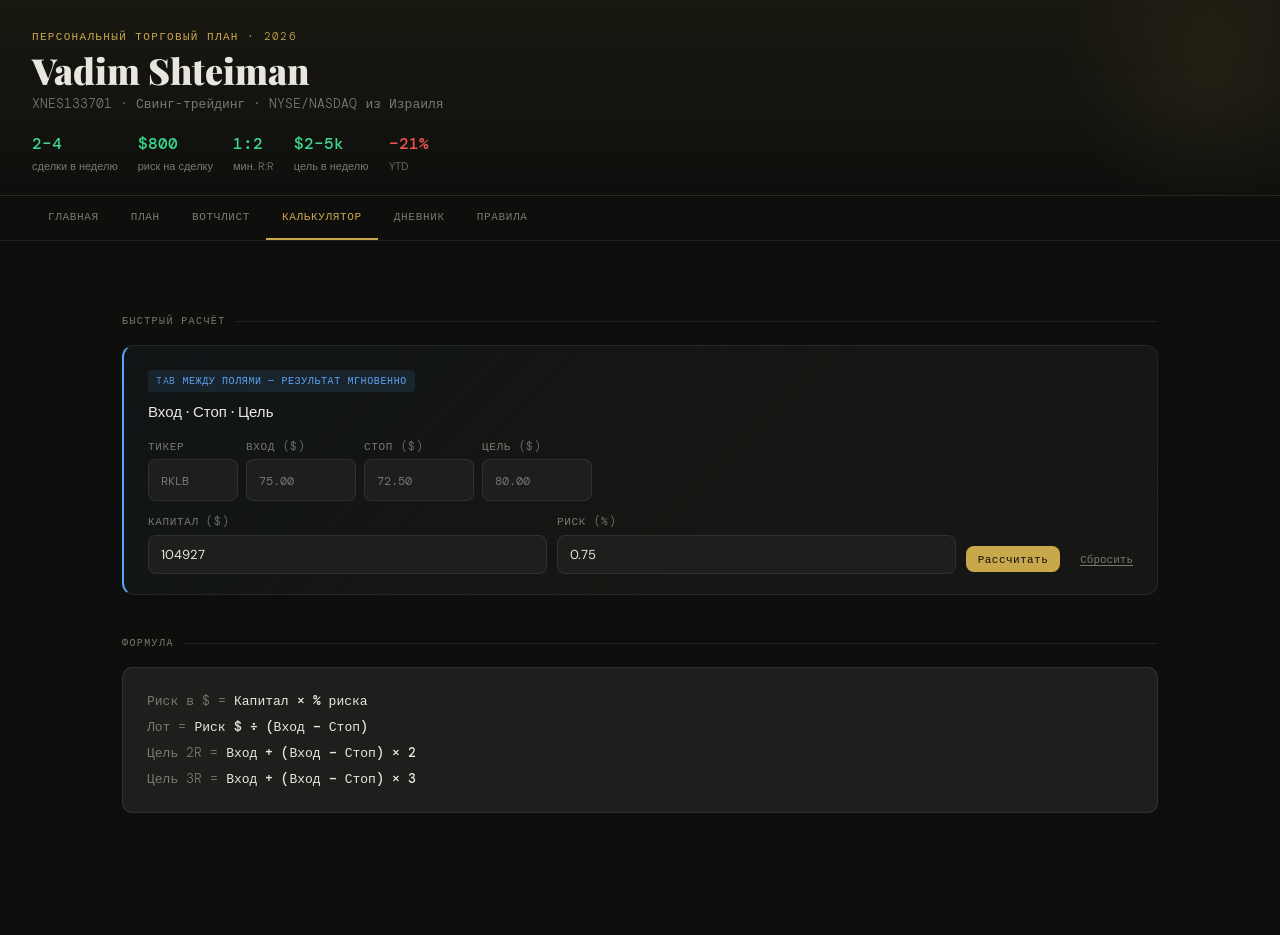
==== calc.html @ 862790ae "Phase 1: import existing frontend + MySQL schema + minimal IBKR import endpoint - Bring in existing " ====
<!DOCTYPE html>
<!-- МОДУЛЬ: Калькулятор · Редактировать ТОЛЬКО этот файл для изменения калькулятора -->
<html lang="ru">
<head>
<meta charset="UTF-8">
<meta name="viewport" content="width=device-width, initial-scale=1.0">
<title>Калькулятор · Vadim Shteiman</title>
<link rel="stylesheet" href="style.css">
<style>
.quick-row{display:grid;grid-template-columns:90px 110px 110px 110px;gap:8px;align-items:end;margin-bottom:12px;}
@media(max-width:600px){.quick-row{grid-template-columns:1fr 1fr;}}
.quick-row label{font-size:11px;color:var(--muted);font-family:'DM Mono',monospace;letter-spacing:.06em;text-transform:uppercase;display:block;margin-bottom:4px;}
.quick-row input{background:var(--bg3);border:.5px solid var(--border);border-radius:8px;padding:10px 12px;color:var(--text);font-family:'DM Mono',monospace;font-size:15px;font-weight:500;width:100%;outline:none;transition:border-color .2s;}
.quick-row input:focus{border-color:rgba(195,165,76,0.5);}
.quick-row input::placeholder{font-size:12px;font-weight:400;}
.calc-result{background:var(--green-dim);border:.5px solid rgba(61,214,140,0.2);border-radius:10px;padding:1.25rem 1.5rem;margin-top:14px;font-family:'DM Mono',monospace;font-size:13px;color:var(--green);line-height:2.2;display:none;}
.calc-result strong{color:var(--text);}
.calc-result .big{font-size:24px;font-weight:500;}
.calc-result .warn{color:var(--amber);}
.calc-result .err{color:var(--red);}
.calc-reset{background:none;border:none;color:var(--muted);font-family:'DM Mono',monospace;font-size:11px;cursor:pointer;padding:0;margin-left:12px;text-decoration:underline;text-underline-offset:2px;}
.calc-reset:hover{color:var(--text);}
</style>
</head>
<body data-page="calc">

<header id="site-header"></header>
<nav class="nav" id="site-nav"></nav>

<main>
  <div class="sec-label">Быстрый расчёт</div>
  <div class="card blue">
    <span class="tag blue">Tab между полями — результат мгновенно</span>
    <div class="card-title">Вход · Стоп · Цель</div>

    <div style="margin-top:14px;" class="jform">
      <div class="quick-row">
        <div>
          <label>Тикер</label>
          <input type="text" id="c-ticker" placeholder="RKLB" oninput="calcPos()" style="text-transform:uppercase">
        </div>
        <div>
          <label>Вход ($)</label>
          <input type="number" id="c-entry" placeholder="75.00" step="0.01" oninput="calcPos()" onkeydown="tabNext(event,'c-stop')">
        </div>
        <div>
          <label>Стоп ($)</label>
          <input type="number" id="c-stop" placeholder="72.50" step="0.01" oninput="calcPos()" onkeydown="tabNext(event,'c-target')">
        </div>
        <div>
          <label>Цель ($)</label>
          <input type="number" id="c-target" placeholder="80.00" step="0.01" oninput="calcPos()">
        </div>
      </div>

      <div style="display:flex;gap:10px;flex-wrap:wrap;align-items:flex-end;margin-top:6px;">
        <div style="flex:1;min-width:140px;">
          <label>Капитал ($)</label>
          <input type="number" id="c-capital" value="104927" oninput="calcPos()">
        </div>
        <div style="flex:1;min-width:120px;">
          <label>Риск (%)</label>
          <input type="number" id="c-risk-pct" value="0.75" step="0.05" oninput="calcPos()">
        </div>
        <div style="display:flex;gap:8px;padding-bottom:2px;">
          <button class="btn sm" onclick="calcPos()">Рассчитать</button>
          <button class="calc-reset" onclick="resetCalc()">Сбросить</button>
        </div>
      </div>

      <div id="calc-result" class="calc-result"></div>
    </div>
  </div>

  <div class="sec-label">Формула</div>
  <div class="formula">
    Риск в $ = <strong>Капитал × % риска</strong><br>
    Лот = <strong>Риск $ ÷ (Вход − Стоп)</strong><br>
    Цель 2R = <strong>Вход + (Вход − Стоп) × 2</strong><br>
    Цель 3R = <strong>Вход + (Вход − Стоп) × 3</strong>
  </div>
</main>

<script src="nav.js"></script>
<script>
function tabNext(e, nextId) {
  if (e.key === 'Enter' || e.key === 'Tab') {
    e.preventDefault();
    document.getElementById(nextId).focus();
    calcPos();
  }
}

function calcPos() {
  const capital  = parseFloat(document.getElementById('c-capital').value) || 0;
  const riskPct  = parseFloat(document.getElementById('c-risk-pct').value) || 0;
  const entry    = parseFloat(document.getElementById('c-entry').value);
  const stop     = parseFloat(document.getElementById('c-stop').value);
  const target   = parseFloat(document.getElementById('c-target').value);
  const ticker   = (document.getElementById('c-ticker').value || '').toUpperCase();
  const el       = document.getElementById('calc-result');

  if (!entry || !stop || entry <= stop) { el.style.display = 'none'; return; }

  const riskUsd   = capital * riskPct / 100;
  const diff      = entry - stop;
  const lot       = Math.floor(riskUsd / diff);
  if (lot <= 0) { el.style.display = 'none'; return; }

  const rr2       = entry + diff * 2;
  const rr3       = entry + diff * 3;
  const profit2   = lot * (rr2 - entry);
  const profit3   = lot * (rr3 - entry);
  const actualRisk= lot * diff;
  const rrActual  = target ? ((target - entry) / diff).toFixed(1) : null;
  const posSize   = lot * entry;
  const pctOfCap  = (posSize / capital * 100).toFixed(1);

  const sizeWarn  = posSize > capital * 0.5
    ? `<br><span class="warn">⚠ Позиция ${pctOfCap}% от капитала — осторожно</span>` : '';
  const rrWarn    = rrActual && rrActual < 2
    ? `<br><span class="err">✗ R:R = ${rrActual} — ниже минимума 2R</span>` : '';

  el.style.display = 'block';
  el.innerHTML = `
    ${ticker ? `<strong>${ticker}</strong> &nbsp;` : ''}<strong>@$${entry}</strong> &nbsp; Стоп $${stop}<br>
    Лот: <span class="big">${lot} акций</span> &nbsp; ($${posSize.toLocaleString('ru')})<br>
    Риск: <strong>$${actualRisk.toFixed(0)}</strong> (${riskPct}% капитала)<br>
    Цель 2R → $${rr2.toFixed(2)}: <strong>+$${profit2.toFixed(0)}</strong><br>
    Цель 3R → $${rr3.toFixed(2)}: <strong>+$${profit3.toFixed(0)}</strong>
    ${rrActual ? `<br>Твоя цель: <strong>${rrActual}R</strong>${rrWarn}` : ''}${sizeWarn}
  `;
}

function resetCalc() {
  ['c-ticker','c-entry','c-stop','c-target'].forEach(id => document.getElementById(id).value = '');
  document.getElementById('calc-result').style.display = 'none';
  document.getElementById('c-ticker').focus();
}
</script>
</body>
</html>
---- style.css ----
/* style.css — общие стили · Vadim Shteiman Trading Plan */
@import url('https://fonts.googleapis.com/css2?family=DM+Mono:wght@400;500&family=Playfair+Display:wght@700;900&family=DM+Sans:wght@300;400;500&display=swap');

:root {
  --bg:#0e0f0d;--bg2:#161714;--bg3:#1e1f1c;
  --border:rgba(255,255,255,0.08);--text:#e8e6df;--muted:#7a786e;
  --green:#3dd68c;--green-dim:rgba(61,214,140,0.12);
  --red:#f05252;--red-dim:rgba(240,82,82,0.10);
  --amber:#f0a030;--amber-dim:rgba(240,160,48,0.10);
  --blue:#5ba3f5;--blue-dim:rgba(91,163,245,0.10);
  --gold:#c9a84c;
}
*{box-sizing:border-box;margin:0;padding:0;}
body{background:var(--bg);color:var(--text);font-family:'DM Sans',sans-serif;font-weight:300;line-height:1.6;min-height:100vh;padding-bottom:80px;}

/* HEADER */
header{border-bottom:.5px solid var(--border);padding:1.75rem 2rem 1.25rem;background:linear-gradient(180deg,rgba(195,165,76,0.06) 0%,transparent 100%);position:relative;overflow:hidden;}
header::before{content:'';position:absolute;top:-80px;right:-80px;width:300px;height:300px;border-radius:50%;background:radial-gradient(circle,rgba(195,165,76,0.08) 0%,transparent 70%);pointer-events:none;}
.header-label{font-family:'DM Mono',monospace;font-size:11px;letter-spacing:.12em;color:var(--gold);text-transform:uppercase;margin-bottom:5px;}
h1{font-family:'Playfair Display',serif;font-size:clamp(22px,4vw,36px);font-weight:900;line-height:1.1;color:var(--text);margin-bottom:4px;}
.header-sub{font-size:13px;color:var(--muted);font-family:'DM Mono',monospace;}
.header-stats{display:flex;flex-wrap:wrap;gap:20px;margin-top:1rem;}
.hstat{display:flex;flex-direction:column;}
.hstat-val{font-family:'DM Mono',monospace;font-size:16px;font-weight:500;color:var(--green);}
.hstat-val.neg{color:var(--red);}
.hstat-label{font-size:11px;color:var(--muted);margin-top:1px;}

/* NAV */
.nav{display:flex;border-bottom:.5px solid var(--border);padding:0 2rem;background:var(--bg);position:sticky;top:0;z-index:10;overflow-x:auto;}
.nav a{font-family:'DM Mono',monospace;font-size:11px;letter-spacing:.06em;text-transform:uppercase;padding:12px 16px;color:var(--muted);border-bottom:2px solid transparent;transition:color .15s,border-color .15s;white-space:nowrap;text-decoration:none;}
.nav a:hover{color:var(--text);}
.nav a.active{color:var(--gold);border-bottom-color:var(--gold);}

/* MAIN */
main{max-width:1100px;margin:0 auto;padding:2rem;}
.sec-label{font-family:'DM Mono',monospace;font-size:10px;letter-spacing:.14em;color:var(--muted);text-transform:uppercase;margin:2.5rem 0 1rem;display:flex;align-items:center;gap:10px;}
.sec-label::after{content:'';flex:1;height:.5px;background:var(--border);}

/* CARDS */
.card{background:var(--bg2);border:.5px solid var(--border);border-radius:12px;padding:1.25rem 1.5rem;margin-bottom:10px;}
.card.green{border-left:2px solid var(--green);background:linear-gradient(135deg,rgba(61,214,140,0.04) 0%,var(--bg2) 60%);}
.card.red{border-left:2px solid var(--red);background:linear-gradient(135deg,rgba(240,82,82,0.04) 0%,var(--bg2) 60%);}
.card.amber{border-left:2px solid var(--amber);background:linear-gradient(135deg,rgba(240,160,48,0.04) 0%,var(--bg2) 60%);}
.card.blue{border-left:2px solid var(--blue);background:linear-gradient(135deg,rgba(91,163,245,0.04) 0%,var(--bg2) 60%);}
.card.gold{border-left:2px solid var(--gold);background:linear-gradient(135deg,rgba(195,165,76,0.06) 0%,var(--bg2) 60%);}
.tag{font-family:'DM Mono',monospace;font-size:10px;letter-spacing:.06em;padding:3px 8px;border-radius:4px;display:inline-block;margin-bottom:8px;text-transform:uppercase;}
.tag.green{background:var(--green-dim);color:var(--green);}
.tag.red{background:var(--red-dim);color:var(--red);}
.tag.amber{background:var(--amber-dim);color:var(--amber);}
.tag.blue{background:var(--blue-dim);color:var(--blue);}
.tag.gold{background:rgba(195,165,76,0.12);color:var(--gold);}
.card-title{font-size:15px;font-weight:500;margin-bottom:6px;color:var(--text);}
.card-body{font-size:13px;color:var(--muted);line-height:1.7;}
.card-note{font-family:'DM Mono',monospace;font-size:11px;color:rgba(255,255,255,0.25);margin-top:6px;}

/* METRICS */
.metrics{display:grid;grid-template-columns:repeat(auto-fit,minmax(120px,1fr));gap:10px;margin-bottom:1.25rem;}
.metric{background:var(--bg3);border:.5px solid var(--border);border-radius:10px;padding:1rem;}
.metric-val{font-family:'DM Mono',monospace;font-size:22px;font-weight:500;margin-top:4px;color:var(--text);}
.metric-val.green{color:var(--green);}
.metric-val.red{color:var(--red);}
.metric-label{font-size:11px;color:var(--muted);}

/* TIMELINE */
.timeline{position:relative;padding-left:26px;margin-top:10px;}
.timeline::before{content:'';position:absolute;left:6px;top:6px;bottom:6px;width:1px;background:var(--border);}
.tl-item{position:relative;margin-bottom:14px;}
.tl-dot{position:absolute;left:-23px;top:5px;width:9px;height:9px;border-radius:50%;}
.tl-dot.green{background:var(--green);box-shadow:0 0 8px rgba(61,214,140,0.4);}
.tl-dot.blue{background:var(--blue);box-shadow:0 0 8px rgba(91,163,245,0.4);}
.tl-dot.amber{background:var(--amber);box-shadow:0 0 8px rgba(240,160,48,0.4);}
.tl-dot.red{background:var(--red);box-shadow:0 0 8px rgba(240,82,82,0.4);}
.tl-time{font-family:'DM Mono',monospace;font-size:11px;color:var(--gold);margin-bottom:2px;}
.tl-text{font-size:13px;color:var(--muted);}

/* CHECKLIST */
.checklist{list-style:none;}
.checklist li{display:flex;align-items:flex-start;gap:10px;font-size:13px;color:var(--muted);padding:8px 0;border-bottom:.5px solid var(--border);cursor:pointer;transition:color .15s;}
.checklist li:last-child{border-bottom:none;}
.checklist li:hover{color:var(--text);}
.checklist li.checked{color:var(--green);}
.cb{width:18px;height:18px;border:1.5px solid rgba(255,255,255,0.2);border-radius:4px;flex-shrink:0;margin-top:1px;display:flex;align-items:center;justify-content:center;transition:background .15s,border-color .15s;font-size:11px;color:transparent;}
.checklist li.checked .cb{background:var(--green);border-color:var(--green);color:#0e0f0d;}

/* GRID */
.grid2{display:grid;grid-template-columns:1fr 1fr;gap:10px;}
@media(max-width:600px){.grid2{grid-template-columns:1fr;}}

/* TABLE */
.wtable{width:100%;border-collapse:collapse;font-size:13px;}
.wtable th{font-family:'DM Mono',monospace;font-size:10px;letter-spacing:.08em;color:var(--muted);text-transform:uppercase;padding:8px 10px;text-align:left;border-bottom:.5px solid var(--border);}
.wtable td{padding:10px;border-bottom:.5px solid rgba(255,255,255,0.04);color:var(--muted);vertical-align:top;}
.wtable tr:last-child td{border-bottom:none;}
.wtable tr:hover td{background:rgba(255,255,255,0.02);}
.ticker-sym{font-family:'DM Mono',monospace;font-size:14px;font-weight:500;color:var(--text);}
.signal-dot{display:inline-block;width:7px;height:7px;border-radius:50%;margin-right:5px;}
.s-green{background:var(--green);box-shadow:0 0 6px rgba(61,214,140,0.5);}
.s-amber{background:var(--amber);box-shadow:0 0 6px rgba(240,160,48,0.5);}
.s-red{background:var(--red);box-shadow:0 0 6px rgba(240,82,82,0.5);}

/* BLACKLIST */
.blacklist{display:flex;flex-wrap:wrap;gap:8px;margin-top:10px;}
.bl-item{font-family:'DM Mono',monospace;font-size:12px;padding:5px 12px;border-radius:6px;background:var(--red-dim);color:var(--red);border:.5px solid rgba(240,82,82,0.2);display:flex;align-items:center;gap:6px;}
.bl-date{font-size:10px;opacity:.7;}

/* BUTTONS */
.btn{background:var(--gold);color:var(--bg);border:none;border-radius:8px;padding:10px 20px;font-family:'DM Mono',monospace;font-size:13px;font-weight:500;cursor:pointer;letter-spacing:.04em;transition:opacity .15s;}
.btn:hover{opacity:.85;}
.btn.secondary{background:transparent;color:var(--muted);border:.5px solid var(--border);}
.btn.secondary:hover{color:var(--text);border-color:rgba(255,255,255,0.2);}
.btn.sm{padding:6px 12px;font-size:11px;}
.btn.danger{background:var(--red-dim);color:var(--red);border:.5px solid rgba(240,82,82,0.3);}

/* FORM */
.jform label{font-size:11px;color:var(--muted);font-family:'DM Mono',monospace;letter-spacing:.06em;text-transform:uppercase;display:block;margin-bottom:4px;}
.jform input,.jform textarea,.jform select{background:var(--bg3);border:.5px solid var(--border);border-radius:8px;padding:10px 12px;color:var(--text);font-family:'DM Sans',sans-serif;font-size:13px;width:100%;outline:none;transition:border-color .2s;resize:vertical;}
.jform input:focus,.jform textarea:focus,.jform select:focus{border-color:rgba(195,165,76,0.5);box-shadow:0 0 0 2px rgba(195,165,76,0.1);}
.jform select option{background:var(--bg3);}
.jrow{display:grid;grid-template-columns:1fr 1fr;gap:10px;margin-bottom:10px;}
.jrow1{margin-bottom:10px;}
@media(max-width:600px){.jrow{grid-template-columns:1fr;}}

/* MISC */
.formula{background:var(--bg3);border:.5px solid var(--border);border-radius:10px;padding:1.25rem 1.5rem;font-family:'DM Mono',monospace;font-size:13px;color:var(--muted);line-height:2;margin:10px 0;}
.formula strong{color:var(--text);font-weight:500;}
.hlbox{background:rgba(195,165,76,0.06);border:.5px solid rgba(195,165,76,0.2);border-radius:10px;padding:1rem 1.5rem;font-size:13px;color:var(--muted);line-height:1.75;margin-top:10px;}
.hlbox strong{color:var(--text);font-weight:500;}
.summary-bar{background:var(--bg3);border:.5px solid var(--border);border-radius:10px;padding:1rem 1.5rem;display:flex;flex-wrap:wrap;gap:24px;align-items:center;margin-top:14px;}
.sb-item{display:flex;flex-direction:column;}
.sb-val{font-family:'DM Mono',monospace;font-size:18px;font-weight:500;}
.sb-label{font-size:11px;color:var(--muted);margin-top:1px;}
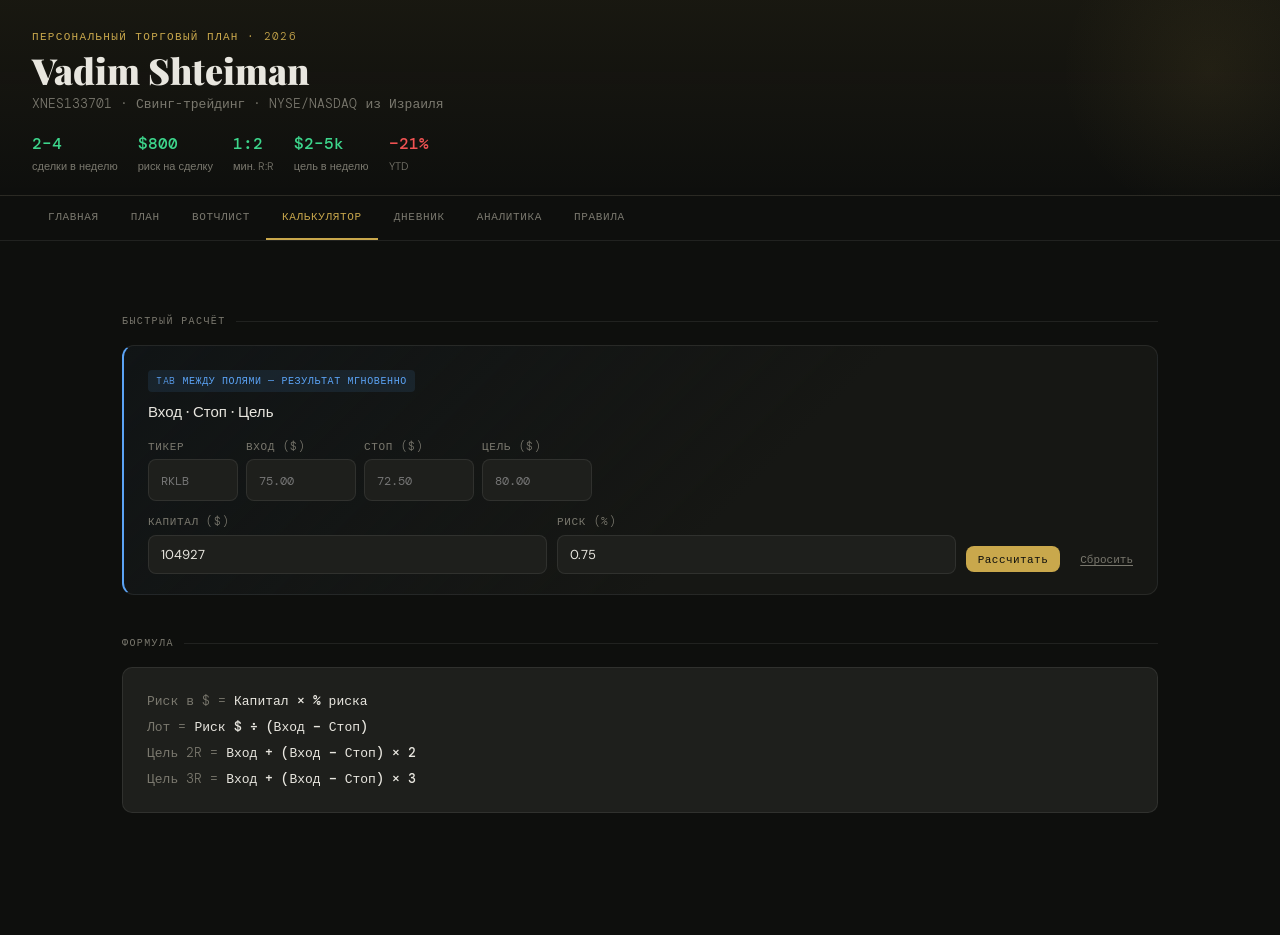
==== commit 3b32f780: "Cache-bust nav.js + style.css on every page Add ?v=20260531-2 to nav.js and style.css <script>/<link" ====
--- a/calc.html
+++ b/calc.html
@@ -5,7 +5,7 @@
 <meta charset="UTF-8">
 <meta name="viewport" content="width=device-width, initial-scale=1.0">
 <title>Калькулятор · Vadim Shteiman</title>
-<link rel="stylesheet" href="style.css">
+<link rel="stylesheet" href="style.css?v=20260531-2">
 <style>
 .quick-row{display:grid;grid-template-columns:90px 110px 110px 110px;gap:8px;align-items:end;margin-bottom:12px;}
 @media(max-width:600px){.quick-row{grid-template-columns:1fr 1fr;}}
@@ -81,7 +81,7 @@
   </div>
 </main>
 
-<script src="nav.js"></script>
+<script src="nav.js?v=20260531-2"></script>
 <script>
 function tabNext(e, nextId) {
   if (e.key === 'Enter' || e.key === 'Tab') {
